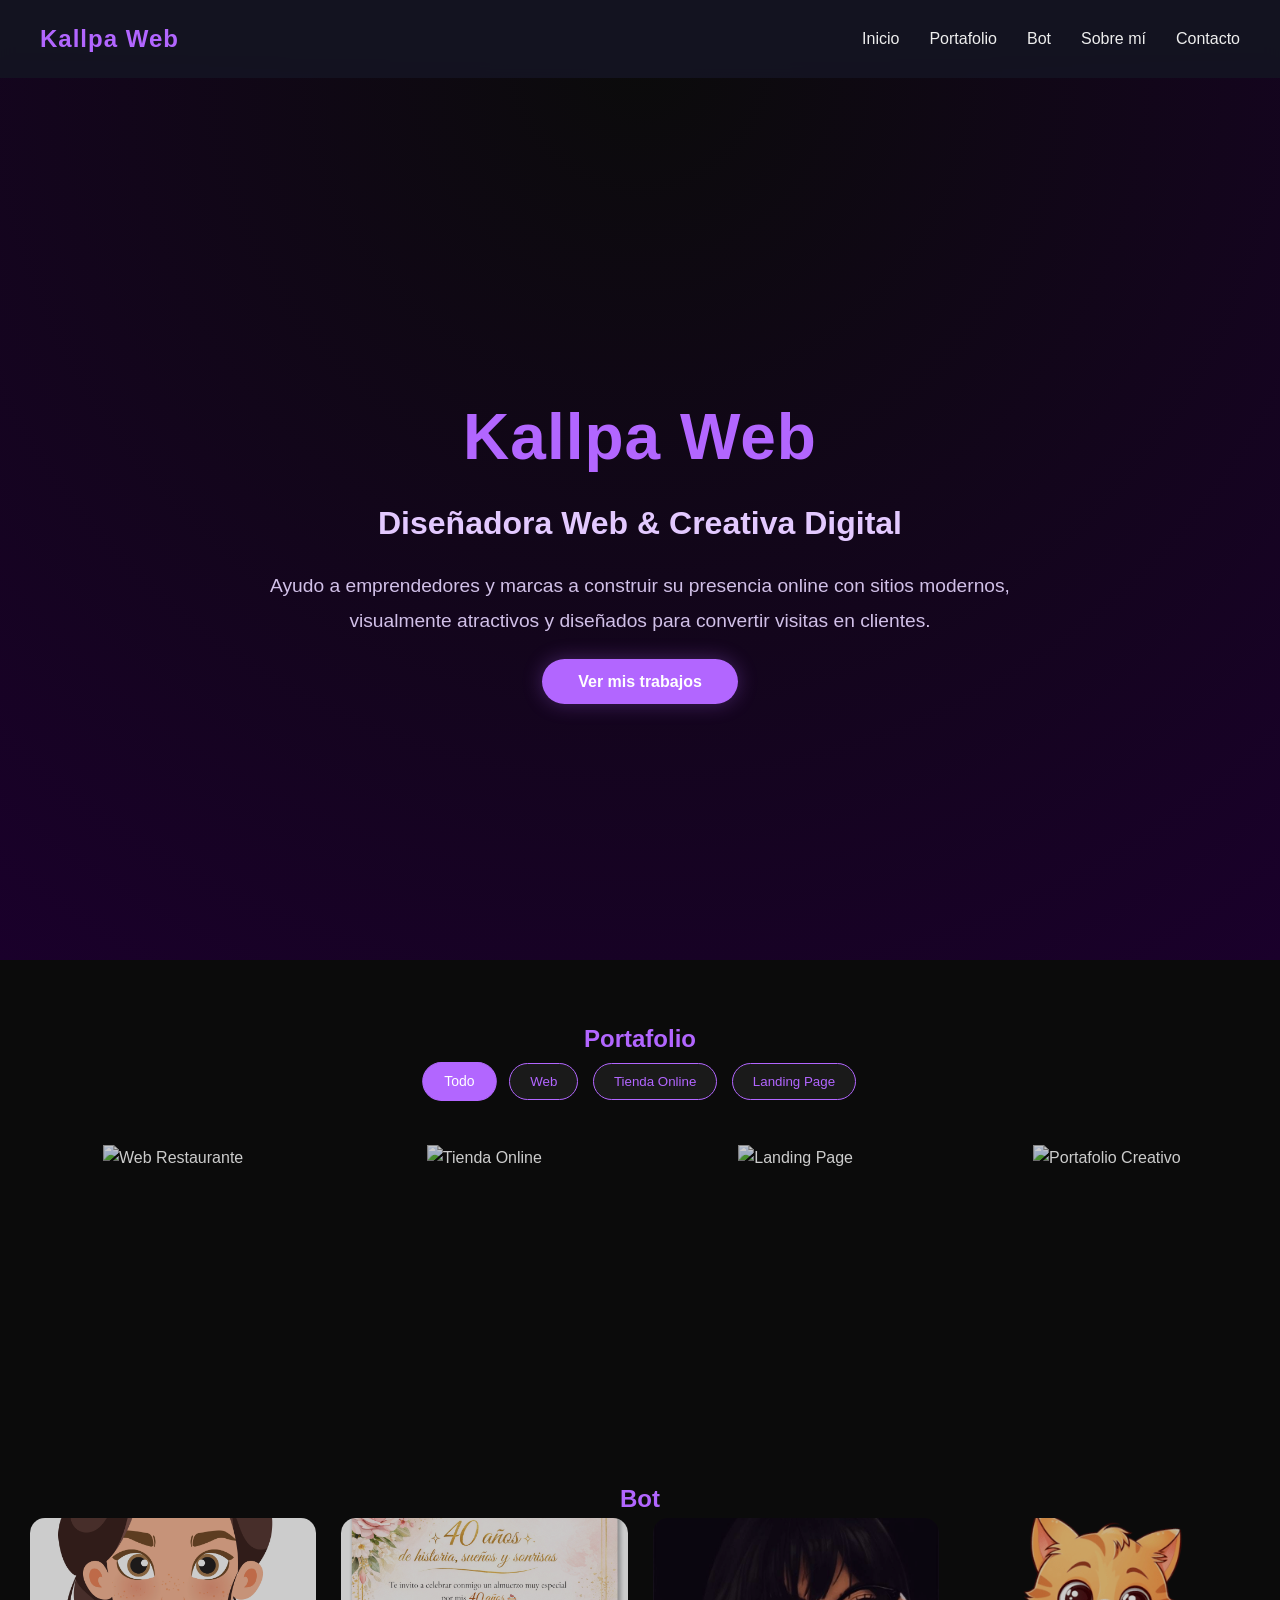
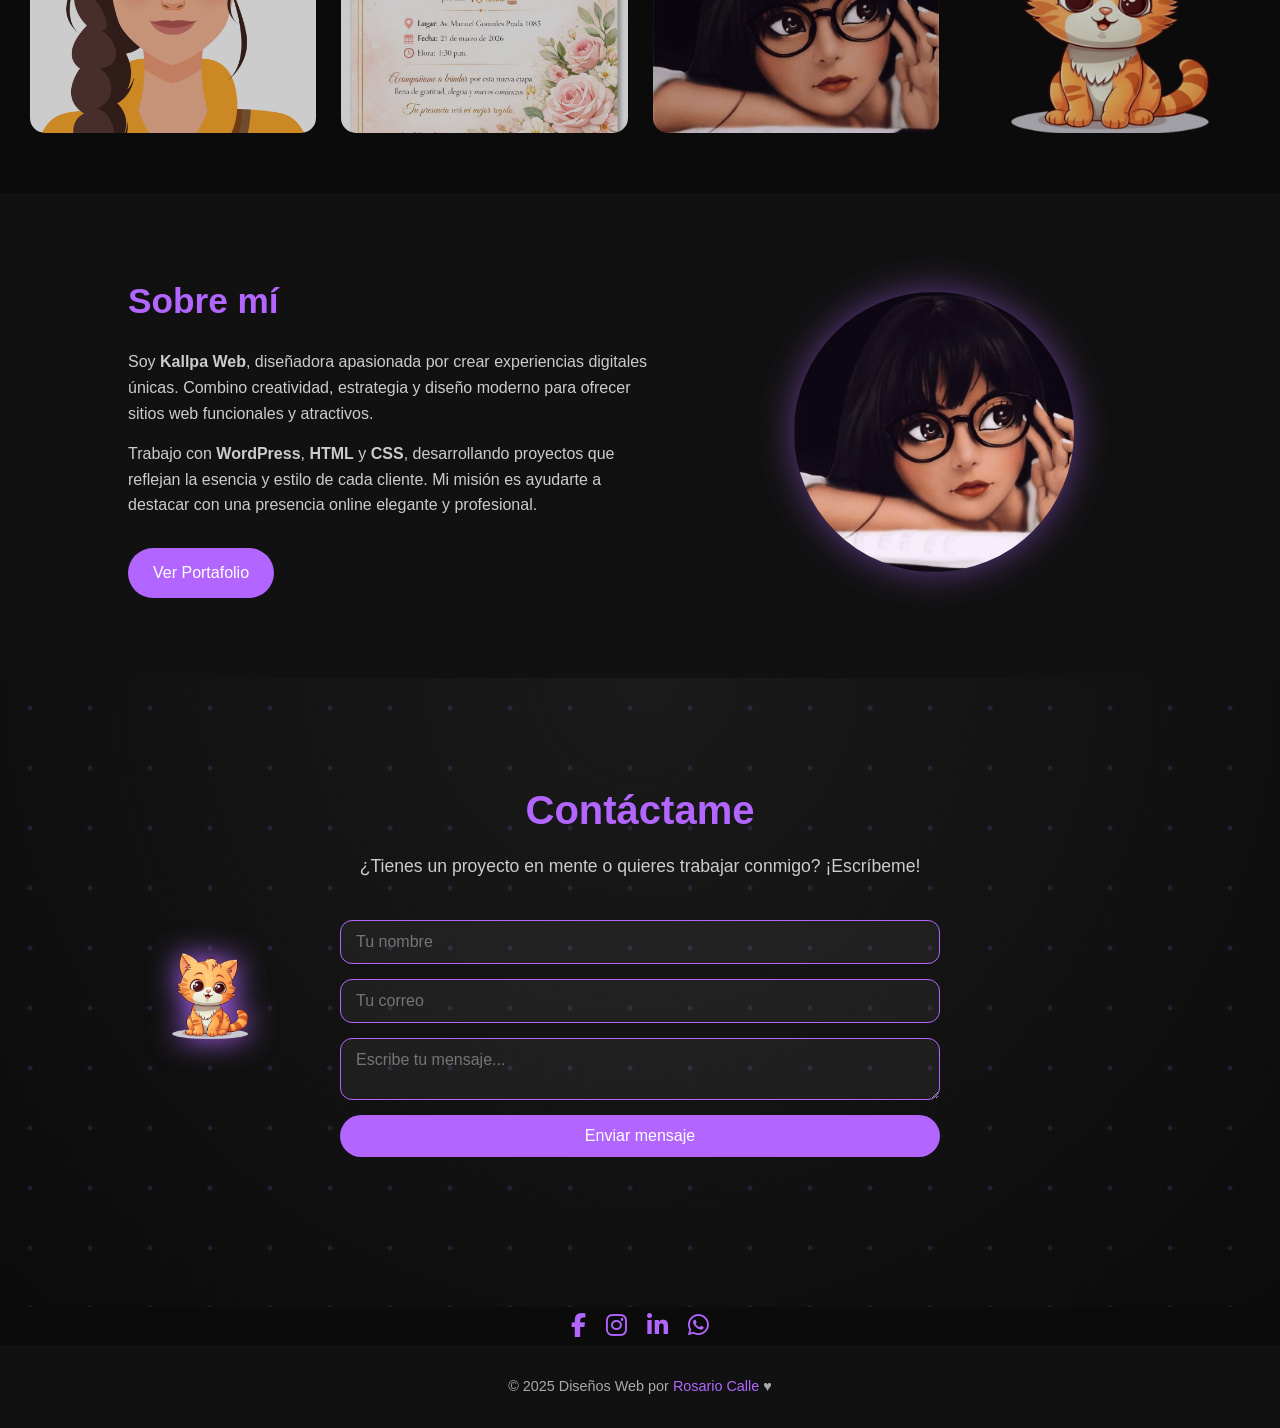
==== index.html @ 6c6b2595 "Add Bot section updates and normalize portfolio card sizing" ====
﻿<!DOCTYPE html>
<html lang="es">
<head>
  <meta charset="UTF-8">
  <meta name="viewport" content="width=device-width, initial-scale=1.0">
  <link rel="stylesheet" href="https://cdnjs.cloudflare.com/ajax/libs/font-awesome/6.5.0/css/all.min.css">
  <link rel="stylesheet" href="styles.css">

  <title>Rosario Calle | Diseñadora Web</title>
  <style>
    /* ======= ESTILOS GENERALES ======= */
    * {
      margin: 0;
      padding: 0;
      box-sizing: border-box;
      font-family: "Poppins", sans-serif;
    }

    body {
      background-color: #0b0b0b;
      color: #fff;
      line-height: 1.6;
    }

    h1, h2, h3 {
      color: #b266ff;
    }

    a {
      color: #b266ff;
      text-decoration: none;
    }

    a:hover {
      text-decoration: underline;
    }
/* ====== CABECERA HERO ====== */
header {
  position: relative;
  min-height: 100vh;
  background: radial-gradient(circle at top, #0b0b0b, #1a002b);
  color: #fff;
  overflow: hidden;
  display: flex;
  justify-content: center;
  align-items: center;
  text-align: center;
  padding: 140px 20px 80px;
}

.hero-content {
  position: relative;
  z-index: 2;
  animation: fadeIn 1.5s ease-in-out;
}

.hero-content h1 {
  font-size: 4rem;
  color: #b266ff;
  margin-bottom: 10px;
  letter-spacing: 1px;
}

.hero-content h2 {
  font-size: 2rem;
  color: #e3c9ff;
  margin-bottom: 20px;
}

.hero-content p {
  max-width: 750px;
  margin: 0 auto 30px;
  font-size: 1.2rem;
  line-height: 1.8;
  color: #d1c0e8;
}

.hero-content .btn {
  background: #b266ff;
  color: #fff;
  padding: 14px 36px;
  border-radius: 35px;
  font-weight: 600;
  transition: 0.3s ease;
  box-shadow: 0 0 20px rgba(178, 102, 255, 0.3);
}

.hero-content .btn:hover {
  background: #e3a8ff;
  color: #25003d;
  transform: scale(1.05);
  box-shadow: 0 0 25px rgba(227, 168, 255, 0.6);
}

/* Fondo de partículas */
#particles-hero {
  position: absolute;
  top: 0;
  left: 0;
  width: 100%;
  height: 100%;
  z-index: 1;
}

/* Animación suave de entrada */
@keyframes fadeIn {
  from {
    opacity: 0;
    transform: translateY(30px);
  }
  to {
    opacity: 1;
    transform: translateY(0);
  }
}



nav {
  position: fixed;
  top: 0;
  width: 100%;
  display: flex;
  justify-content: space-between;
  align-items: center;
  padding: 20px 60px;
  background: rgba(15, 15, 15, 0.3);
  backdrop-filter: blur(8px);
  transition: all 0.3s ease;
  z-index: 1000;
}
/* ======= MENÚ DE NAVEGACIÓN ======= */
.navbar {
  display: flex;
  justify-content: space-between;
  align-items: center;
  padding: 20px 40px;
  background: rgba(20, 20, 35, 0.9);
  position: fixed;
  top: 0;
  left: 0;
  width: 100%;
  z-index: 1000;
  backdrop-filter: blur(10px);
}

.logo {
  font-size: 1.8rem;
  font-weight: bold;
  color: #a259ff;
  letter-spacing: 1px;
}

.nav-links {
  display: flex;
  list-style: none;
  gap: 30px;
}
@media (max-width: 768px) {
  .nav-links.active {
    animation: slideDown 0.4s ease forwards;
  }

  @keyframes slideDown {
    from {
      opacity: 0;
      transform: translateY(-20px);
    }
    to {
      opacity: 1;
      transform: translateY(0);
    }
  }
}


.nav-links li a {
  color: #eee;
  text-decoration: none;
  font-weight: 500;
  transition: color 0.3s ease;
}

.nav-links li a:hover {
  color: #a259ff;
}

.hamburger {
  display: none;
  font-size: 1.6rem;
  color: #eee;
  cursor: pointer;
  background: transparent;
  border: 0;
  line-height: 1;
  position: relative;
  z-index: 1101;
}

/* ======= RESPONSIVE MENU ======= */
@media (max-width: 768px) {
  .nav-links {
    position: fixed;
    top: 70px;
    right: 0;
    width: 100%;
    height: calc(100vh - 70px);
    background: #0b0b0b;
    flex-direction: column;
    justify-content: center;
    align-items: center;
    gap: 40px;
    transform: translateX(100%);
    opacity: 0;
    pointer-events: none;
    transition: transform 0.35s ease, opacity 0.25s ease;
    z-index: 1100;
  }

  .nav-links.active {
    transform: translateX(0);
    opacity: 1;
    pointer-events: auto;
  }

  .hamburger {
    display: block;
  }
}


/* Efecto al hacer scroll */
nav.scrolled {
  background: rgba(15, 15, 15, 0.8);
  box-shadow: 0 2px 10px rgba(178, 102, 255, 0.3);
  padding: 15px 50px;
}

/* ==== ENLACES DEL MENÚ ==== */
nav ul {
  display: flex;
  list-style: none;
  gap: 25px;
}

nav ul li a {
  color: #fff;
  text-decoration: none;
  font-weight: 500;
  font-size: 1rem;
  transition: color 0.3s ease, transform 0.2s ease;
}

/* Efecto hover */
nav ul li a:hover {
  color: #b266ff; /* violeta */
  transform: scale(1.1);
}

/* Enlace activo */
nav ul li a.active {
  color: #b266ff;
  border-bottom: 2px solid #b266ff;
  padding-bottom: 3px;
}



.logo {
  font-size: 1.5rem;
  color: #b266ff;
  font-weight: 600;
}

.menu {
  display: flex;
  list-style: none;
  gap: 25px;
}

.menu li a {
  color: #eee;
  text-decoration: none;
  font-weight: 500;
  transition: color 0.3s;
}

.menu li a:hover {
  color: #b266ff;
}

.header-content {
  position: relative;
  z-index: 2;
  text-align: center;
  top: 50%;
  transform: translateY(-50%);
}

.header-content h1 {
  font-size: 3.2rem;
  color: #b266ff;
  margin-bottom: 15px;
}

.header-content p {
  font-size: 1.2rem;
  color: #ccc;
  margin-bottom: 25px;
}

.header-content .btn {
  background: #b266ff;
  color: #fff;
  padding: 12px 30px;
  border-radius: 30px;
  text-decoration: none;
  font-weight: 500;
  transition: 0.3s;
}

.header-content .btn:hover {
  background: #8a33e8;
  transform: scale(1.05);
}

/* ====== PARTÍCULAS ====== */
#particles-js {
  position: absolute;
  width: 100%;
  height: 100%;
  z-index: 1;
  top: 0;
  left: 0;
}


    /* ======= PORTAFOLIO ======= */
    .portfolio {
      padding: 60px 20px;
      text-align: center;
    }

    .filter-buttons {
      margin-bottom: 40px;
    }

    .filter-btn {
      background: #1a1a1a;
      color: #b266ff;
      border: 1px solid #b266ff;
      border-radius: 25px;
      padding: 10px 20px;
      margin: 5px;
      cursor: pointer;
      transition: 0.3s;
    }

    .filter-btn.active,
    .filter-btn:hover {
      background: #b266ff;
      color: #fff;
      transform: scale(1.05);
    }

    .projects {
      display: grid;
      grid-template-columns: repeat(auto-fit, minmax(280px, 1fr));
      gap: 25px;
      padding: 0 10px;
    }

    .project {
      position: relative;
      overflow: hidden;
      border-radius: 15px;
      cursor: pointer;
      aspect-ratio: 4 / 3;
      transition: transform 0.4s ease, box-shadow 0.4s ease;
    }

    .project img {
      width: 100%;
      height: 100%;
      object-fit: cover;
      transition: transform 0.6s ease;
      filter: brightness(0.8);
    }

    .project:hover img {
      transform: scale(1.1);
      filter: brightness(1);
    }

    .overlay {
      position: absolute;
      top: 0;
      left: 0;
      width: 100%;
      height: 100%;
      background: rgba(178, 102, 255, 0.7);
      display: flex;
      flex-direction: column;
      justify-content: center;
      align-items: center;
      opacity: 0;
      transition: opacity 0.4s ease;
      text-align: center;
      padding: 20px;
    }

    .overlay h4 {
      font-size: 1.3rem;
      margin-bottom: 10px;
    }

    .overlay p {
      font-size: 0.9rem;
      color: #fff;
    }

    .project:hover .overlay {
      opacity: 1;
    }

    footer {
      text-align: center;
      padding: 30px;
      background-color: #111;
      color: #aaa;
      font-size: 0.9rem;
    }

    footer a {
      color: #b266ff;
    }

/* === SECCIÓN SOBRE MÍ === */
.about {
  padding: 80px 10%;
  background: #111;
  display: flex;
  justify-content: center;
  align-items: center;
  flex-direction: column;
  animation: fadeIn 1s ease-in-out;
}

.about-container {
  display: flex;
  flex-wrap: wrap;
  align-items: center;
  justify-content: space-between;
  max-width: 1100px;
  gap: 50px;
}

.about-text {
  flex: 1 1 500px;
}

.about-text h2 {
  color: #b266ff;
  font-size: 2.2rem;
  margin-bottom: 20px;
}

.about-text p {
  color: #ccc;
  margin-bottom: 15px;
  font-size: 1rem;
}

.about-text .btn {
  display: inline-block;
  margin-top: 15px;
  background: #b266ff;
  color: #fff;
  padding: 12px 25px;
  border-radius: 25px;
  text-decoration: none;
  transition: 0.3s;
}

.about-text .btn:hover {
  background: #8f3fff;
  transform: scale(1.05);
}

.about-img {
  flex: 1 1 400px;
  text-align: center;
}

.about-img img {
  width: 100%;
  max-width: 280px;
  border-radius: 50%;
  box-shadow: 0 0 35px rgba(178, 102, 255, 0.5);
  background: radial-gradient(circle at center, #2a2a2a 0%, #0b0b0b 100%);
  animation: float 4s ease-in-out infinite;
}

/* === Avatar flotante === */
.avatar-flotante {
  width: 180px;
  border-radius: 50%;
  animation: flotarSuave 4s ease-in-out infinite;
  box-shadow: 0 0 25px rgba(178, 102, 255, 0.6);
  border: 3px solid #b266ff;
}
/* Brillo violeta animado */
@keyframes glow {
  0%, 100% {
    box-shadow: 0 0 25px rgba(178, 102, 255, 0.4), 0 0 50px rgba(178, 102, 255, 0.1);
  }
  50% {
    box-shadow: 0 0 45px rgba(178, 102, 255, 0.7), 0 0 80px rgba(178, 102, 255, 0.3);
  }
}
/* ===== CONTACTO ELEGANTE ===== */
.contact-section {
  background: radial-gradient(circle at top, #1a1a1a 0%, #0b0b0b 100%);
  padding: 100px 20px;
  text-align: center;
  color: #fff;
  position: relative;
  overflow: hidden;
}

.contact-section h2 {
  font-size: 2.5rem;
  color: #b266ff;
  margin-bottom: 10px;
}

.contact-section p {
  font-size: 1.1rem;
  color: #ccc;
  margin-bottom: 40px;
}

.contact-form {
  max-width: 600px;
  margin: 0 auto 50px;
  display: flex;
  flex-direction: column;
  gap: 15px;
}

.contact-form input,
.contact-form textarea {
  background: rgba(255, 255, 255, 0.05);
  border: 1px solid #b266ff;
  color: #fff;
  padding: 12px 15px;
  border-radius: 12px;
  font-size: 1rem;
  transition: 0.3s;
}

.contact-form input:focus,
.contact-form textarea:focus {
  outline: none;
  border-color: #fff;
  box-shadow: 0 0 12px rgba(178, 102, 255, 0.5);
}

.contact-form button {
  background: #b266ff;
  color: #fff;
  border: none;
  padding: 12px;
  border-radius: 25px;
  font-size: 1rem;
  cursor: pointer;
  transition: 0.3s ease;
}

.contact-form button:hover {
  background: #fff;
  color: #b266ff;
  transform: scale(1.05);
  box-shadow: 0 0 20px rgba(178, 102, 255, 0.5);
}

.social-links {
  display: flex;
  justify-content: center;
  gap: 20px;
}

.social-links a {
  color: #b266ff;
  font-size: 1.5rem;
  transition: transform 0.3s, color 0.3s;
}

.social-links a:hover {
  color: #fff;
  transform: scale(1.3);
}

/* Partículas violetas */
.contact-section::before {
  content: "";
  position: absolute;
  top: 0; left: 0;
  width: 100%; height: 100%;
  background: radial-gradient(circle, rgba(178,102,255,0.15) 2px, transparent 3px);
  background-size: 60px 60px;
  animation: floatParticles 8s linear infinite;
  z-index: 0;
}

@keyframes floatParticles {
  from { background-position: 0 0; }
  to { background-position: 60px 60px; }
}

.contact-section * {
  position: relative;
  z-index: 1;
}
/* === ANIMACIONES DE ENTRADA === */
.animado {
  opacity: 0;
  transform: translateY(40px);
  transition: all 1s ease;
}

.animado.visible {
  opacity: 1;
  transform: translateY(0);
}

  </style>
</head>
<body>
  
<!-- ======= CABECERA ======= -->
<header>
  <nav class="navbar">
    <h1 class="logo">Kallpa Web</h1>
    <ul class="nav-links" id="menu-principal">
      <li><a href="#inicio">Inicio</a></li>
      <li><a href="#portafolio">Portafolio</a></li>
      <li><a href="#bot">Bot</a></li>
      <li><a href="#sobre-mi">Sobre mí</a></li>
      <li><a href="#contacto">Contacto</a></li>
    </ul>
    <button class="hamburger" type="button" aria-label="Abrir menu" aria-controls="menu-principal" aria-expanded="false">
      <i class="fas fa-bars"></i>
    </button>
  </nav>
    <div id="particles-hero"></div>
   <div class="hero-content">
    <h1>Kallpa Web</h1>
    <h2>Diseñadora Web & Creativa Digital</h2>
    <p>Ayudo a emprendedores y marcas a construir su presencia online con sitios modernos, visualmente atractivos y diseñados para convertir visitas en clientes.</p>
    <a href="#portafolio" class="btn">Ver mis trabajos</a>
  </div>
</header>


  <!-- ======= PORTAFOLIO ======= -->
  <section id="portafolio" class="portfolio animado">
    <h2>Portafolio</h2>

    <div class="filter-buttons">
      <button class="filter-btn active" data-category="all">Todo</button>
      <button class="filter-btn" data-category="web">Web</button>
      <button class="filter-btn" data-category="tienda">Tienda Online</button>
      <button class="filter-btn" data-category="landing">Landing Page</button>
    </div>

    <div class="projects" id="project-gallery">
      <div class="project" data-category="web" data-url="https://images.unsplash.com/photo-1556912998-c57cc6b63cd7?w=1600">
        <img src="https://images.unsplash.com/photo-1556912998-c57cc6b63cd7?w=800" alt="Web Restaurante">
        <div class="overlay">
          <h4>Web Restaurante</h4>
          <p>Diseño moderno con menú digital y reservas en línea.</p>
        </div>
      </div>

      <div class="project" data-category="tienda" data-url="https://images.unsplash.com/photo-1522199710521-72d69614c702?w=1600">
        <img src="https://images.unsplash.com/photo-1522199710521-72d69614c702?w=800" alt="Tienda Online">
        <div class="overlay">
          <h4>Tienda Online</h4>
          <p>Catálogo dinámico con pasarela de pagos.</p>
        </div>
      </div>

      <div class="project" data-category="landing" data-url="https://images.unsplash.com/photo-1498050108023-c5249f4df085?w=1600">
        <img src="https://images.unsplash.com/photo-1498050108023-c5249f4df085?w=800" alt="Landing Page">
        <div class="overlay">
          <h4>Landing Page</h4>
          <p>Diseño optimizado para captar clientes potenciales.</p>
        </div>
      </div>

      <div class="project" data-category="web" data-url="./Aula Lex Academia/index.html">
        <img src="https://images.unsplash.com/photo-1593642632823-8f785ba67e45?w=800" alt="Portafolio Creativo">
        <div class="overlay">
          <h4>Portafolio Creativo</h4>
          <p>Muestra profesional de trabajos destacados.</p>
        </div>
      </div>
    </div>
  </section>
  <!-- ======= BOT ======= -->
  <section id="bot" class="portfolio animado">
    <h2>Bot</h2>
    <div class="projects">
      <div class="project" data-category="bot" data-url="./img/avatar.jpg">
        <img src="./img/avatar.jpg" alt="Bot IA principal">
        <div class="overlay">
          <h4>Asistente Inteligente</h4>
          <p>Bot conversacional para atención automática y respuestas rápidas.</p>
        </div>
      </div>

      <div class="project" data-category="bot" data-url="./img/ChatGPT%20Image%2025%20feb%202026,%2006_08_45%20p.m..png">
        <img src="./img/ChatGPT%20Image%2025%20feb%202026,%2006_08_45%20p.m..png" alt="Avatar bot 1">
        <div class="overlay">
          <h4>Avatar de Soporte</h4>
          <p>Identidad visual para chatbot con tono cercano y profesional.</p>
        </div>
      </div>

      <div class="project" data-category="bot" data-url="./img/avatarro.jpg">
        <img src="./img/avatarro.jpg" alt="Avatar bot 2">
        <div class="overlay">
          <h4>Bot de Marca</h4>
          <p>Integración de personalidad de marca en experiencias de chat.</p>
        </div>
      </div>

      <div class="project" data-category="bot" data-url="./img/gatito.png">
        <img src="./img/gatito.png" alt="Mascota bot">
        <div class="overlay">
          <h4>Mascota Interactiva</h4>
          <p>Recurso visual para humanizar flujos conversacionales.</p>
        </div>
      </div>
    </div>
  </section>
<!-- === SECCIÓN SOBRE MÍ === -->
<section id="sobre-mi" class="about animado">
  <div class="about-container">
    <div class="about-text">
      <h2>Sobre mí</h2>
      <p>
        Soy <strong>Kallpa Web</strong>, diseñadora apasionada por crear experiencias digitales únicas.
        Combino creatividad, estrategia y diseño moderno para ofrecer sitios web funcionales y atractivos.
      </p>
      <p>
        Trabajo con <strong>WordPress</strong>, <strong>HTML</strong> y <strong>CSS</strong>, desarrollando proyectos que reflejan la esencia y estilo de cada cliente.
        Mi misión es ayudarte a destacar con una presencia online elegante y profesional.
      </p>
      <a href="#portafolio" class="btn">Ver Portafolio</a>
    </div>
        <div class="about-img">
    <img src="./img/avatarro.jpg" alt="Avatar profesional Rosario" />

    </div>
  </div>

</section>



  <!-- CONTACTO -->
<section id="contacto" class="contact-section animado">
  <div id="particles-contact"></div>
  <h2>Contáctame</h2>
    <div class="gatito-contacto">
    <img src="./img/gatito.png" alt="Gatito elegante" />
  </div>

  <p>¿Tienes un proyecto en mente o quieres trabajar conmigo? ¡Escríbeme!</p>

  <form class="contact-form" action="https://formspree.io/f/mvgvoknz" method="POST">
    <input type="text" name="name" placeholder="Tu nombre" required>
    <input type="email" name="email" placeholder="Tu correo" required>
    <textarea name="message" placeholder="Escribe tu mensaje..." required></textarea>
    <button type="submit">Enviar mensaje</button>
  </form>
 
</section>




  <div class="social-links">
    <a href="#"><i class="fab fa-facebook-f"></i></a>
    <a href="#"><i class="fab fa-instagram"></i></a>
    <a href="#"><i class="fab fa-linkedin-in"></i></a>
    <a id="whatsapp-footer" href="https://wa.me/989254788" target="_blank" rel="noopener"><i class="fab fa-whatsapp"></i></a>
  </div>

  
</section>


  <footer>
    © 2025 Diseños Web por <a href="#">Rosario Calle</a> ♥
  </footer>


  <script type="text/plain">
    // === FILTRO DE CATEGORÍAS ===
    const filterButtons = document.querySelectorAll(".filter-btn");
    const projects = document.querySelectorAll(".project");

    filterButtons.forEach(button => {
      button.addEventListener("click", () => {
        filterButtons.forEach(btn => btn.classList.remove("active"));
        button.classList.add("active");

        const category = button.dataset.category;
        projects.forEach(project => {
          project.style.display =
            category === "all" || project.dataset.category === category
              ? "block"
              : "none";
        });
      });
    });
  </script>
<!-- Partículas hero -->
<script src="https://cdn.jsdelivr.net/npm/particles.js@2.0.0/particles.min.js"></script>
<script src="scripts.js"></script>
<script type="text/plain">
particlesJS("particles-hero", {
  "particles": {
    "number": { "value": 80 },
    "color": { "value": "#b266ff" },
    "shape": { "type": "circle" },
    "opacity": { "value": 0.4 },
    "size": { "value": 3 },
    "move": { "enable": true, "speed": 1.5 }
  },
  "interactivity": {
    "events": { "onhover": { "enable": true, "mode": "repulse" } },
    "modes": { "repulse": { "distance": 100 } }
  },
  "retina_detect": true
});
</script>

<!-- Partículas contacto -->
<script type="text/plain">
particlesJS("particles-contact", {
  particles: {
    number: { value: 60 },
    color: { value: "#b266ff" },
    shape: { type: "circle" },
    opacity: { value: 0.3 },
    size: { value: 2.5 },
    move: { enable: true, speed: 1.2 }
  },
  interactivity: {
    events: { onhover: { enable: true, mode: "repulse" } },
    modes: { repulse: { distance: 120 } }
  },
  retina_detect: true
});
</script>

<script type="text/plain">
window.addEventListener("scroll", function() {
  const nav = document.querySelector("nav");
  if (window.scrollY > 50) {
    nav.classList.add("scrolled");
  } else {
    nav.classList.remove("scrolled");
  }
});
</script>
<!-- Formspree - envío por correo -->
<script type="text/plain">
  const form = document.querySelector('.contact-form');
  form.addEventListener('submit', async (e) => {
    e.preventDefault();
    const action = form.getAttribute('action');
    if (!action || /REEMPLAZAR/.test(action)) {
      alert('Configura tu endpoint de Formspree en el atributo action del formulario.');
      return;
    }
    try {
      const resp = await fetch(action, {
        method: 'POST',
        body: new FormData(form),
        headers: { 'Accept': 'application/json' }
      });
      if (resp.ok) {
        alert('¡Mensaje enviado! Te responderé pronto.');
        form.reset();
      } else {
        const data = await resp.json().catch(() => null);
        const detail = data && data.errors ? data.errors.map(e => e.message).join(', ') : resp.statusText;
        alert('Hubo un error al enviar. ' + (detail ? ('Detalle: ' + detail) : ''));
      }
    } catch (err) {
      console.error('Formspree error:', err);
      alert('Hubo un error de red al enviar. Intenta nuevamente.');
    }
  });
</script>
<script type="text/plain">
const elementos = document.querySelectorAll('.animado');

const mostrarElemento = () => {
  const triggerBottom = window.innerHeight * 0.85;
  elementos.forEach(el => {
    const rect = el.getBoundingClientRect();
    if (rect.top < triggerBottom) {
      el.classList.add('visible');
    }
  });
};

window.addEventListener('scroll', mostrarElemento);
window.addEventListener('load', mostrarElemento);
</script>
<style>
/* Gatito flotante debajo del texto del formulario */
.gatito-contacto {
  position: absolute;
  left: 12%;
  top: 42%;
  animation: flotarSuave 4s ease-in-out infinite;
  z-index: 5;
}

.gatito-contacto img {
  width: 110px;
  height: auto;
  border-radius: 20px;
  filter: drop-shadow(0 0 15px #b266ff);
  transition: transform 0.3s ease, filter 0.3s ease;
}

.gatito-contacto img:hover {
  transform: scale(1.1) rotate(5deg);
  filter: drop-shadow(0 0 25px #fff);
}

/* Animación flotante */
@keyframes flotarSuave {
  0%, 100% { transform: translateY(0); }
  50% { transform: translateY(-10px); }
}

/* En móviles lo ocultamos */
@media (max-width: 768px) {
  .gatito-contacto {
    display: none;
  }
}
/* === RESPONSIVE DESIGN === */
@media (max-width: 1024px) {
  header h1 {
    font-size: 2.2rem;
  }

  header p {
    width: 90%;
    font-size: 1rem;
  }

  .projects {
    grid-template-columns: repeat(2, 1fr);
    gap: 15px;
  }

  .avatar {
    width: 180px;
  }
}

@media (max-width: 768px) {
  body {
    padding: 0 15px;
  }

  header {
    text-align: center;
    padding: 80px 10px;
  }

  header h1 {
    font-size: 1.8rem;
  }

  header p {
    font-size: 0.95rem;
  }

  .projects {
    grid-template-columns: 1fr;
    gap: 20px;
  }

  .contact-form {
    width: 100%;
  }

  .contact-section {
    text-align: center;
  }

  .contact-section img.gatito {
    width: 120px;
    right: auto;
    left: 50%;
    transform: translateX(-50%);
    bottom: -40px;
  }

  .avatar {
    width: 150px;
    left: 50%;
    transform: translateX(-50%);
  }
}

@media (max-width: 480px) {
  header h1 {
    font-size: 1.5rem;
  }

  header p {
    font-size: 0.9rem;
  }

  .btn {
    font-size: 0.9rem;
    padding: 10px 16px;
  }

  footer p {
    font-size: 0.8rem;
  }
}
/* Asegura que el cuerpo no quede debajo del menú fijo */
body {
  padding-top: 60px;
}


 </style>

<!-- CSS extra: Partículas contacto -->
<style>
#particles-contact {
  position: absolute;
  top: 0;
  left: 0;
  width: 100%;
  height: 100%;
  z-index: 0;
  pointer-events: none;
}
</style>


</body>

</html>
---- styles.css ----
/* Estilos movidos desde index.html (bloques inferiores) */

/* Gatito flotante debajo del texto del formulario */
.gatito-contacto {
  position: absolute;
  left: 12%;
  top: 42%;
  animation: flotarSuave 4s ease-in-out infinite;
  z-index: 5;
}

.gatito-contacto img {
  width: 110px;
  height: auto;
  border-radius: 20px;
  filter: drop-shadow(0 0 15px #b266ff);
  transition: transform 0.3s ease, filter 0.3s ease;
}

.gatito-contacto img:hover {
  transform: scale(1.1) rotate(5deg);
  filter: drop-shadow(0 0 25px #fff);
}

/* Animación flotante */
@keyframes flotarSuave {
  0%, 100% { transform: translateY(0); }
  50% { transform: translateY(-10px); }
}

/* Responsive */
@media (max-width: 768px) {
  .gatito-contacto {
    display: none;
  }
}

/* === RESPONSIVE DESIGN === */
@media (max-width: 1024px) {
  header h1 {
    font-size: 2.2rem;
  }

  header p {
    width: 90%;
    font-size: 1rem;
  }

  .projects {
    grid-template-columns: repeat(2, 1fr);
    gap: 15px;
  }

  .avatar {
    width: 180px;
  }
}

@media (max-width: 768px) {
  body {
    padding: 0 15px;
  }

  header {
    text-align: center;
    padding: 80px 10px;
  }

  header h1 {
    font-size: 1.8rem;
  }

  header p {
    font-size: 0.95rem;
  }

  .projects {
    grid-template-columns: 1fr;
    gap: 20px;
  }

  .contact-form {
    width: 100%;
  }

  .contact-section {
    text-align: center;
  }

  .contact-section img.gatito {
    width: 120px;
    right: auto;
    left: 50%;
    transform: translateX(-50%);
    bottom: -40px;
  }

  .avatar {
    width: 150px;
    left: 50%;
    transform: translateX(-50%);
  }
}

@media (max-width: 480px) {
  header h1 {
    font-size: 1.5rem;
  }

  header p {
    font-size: 0.9rem;
  }

  .btn {
    font-size: 0.9rem;
    padding: 10px 16px;
  }

  footer p {
    font-size: 0.8rem;
  }
}

/* Asegura que el cuerpo no quede debajo del menú fijo */
body {
  padding-top: 60px;
}

/* Partículas contacto */
#particles-contact {
  position: absolute;
  top: 0;
  left: 0;
  width: 100%;
  height: 100%;
  z-index: 0;
  pointer-events: none;
}
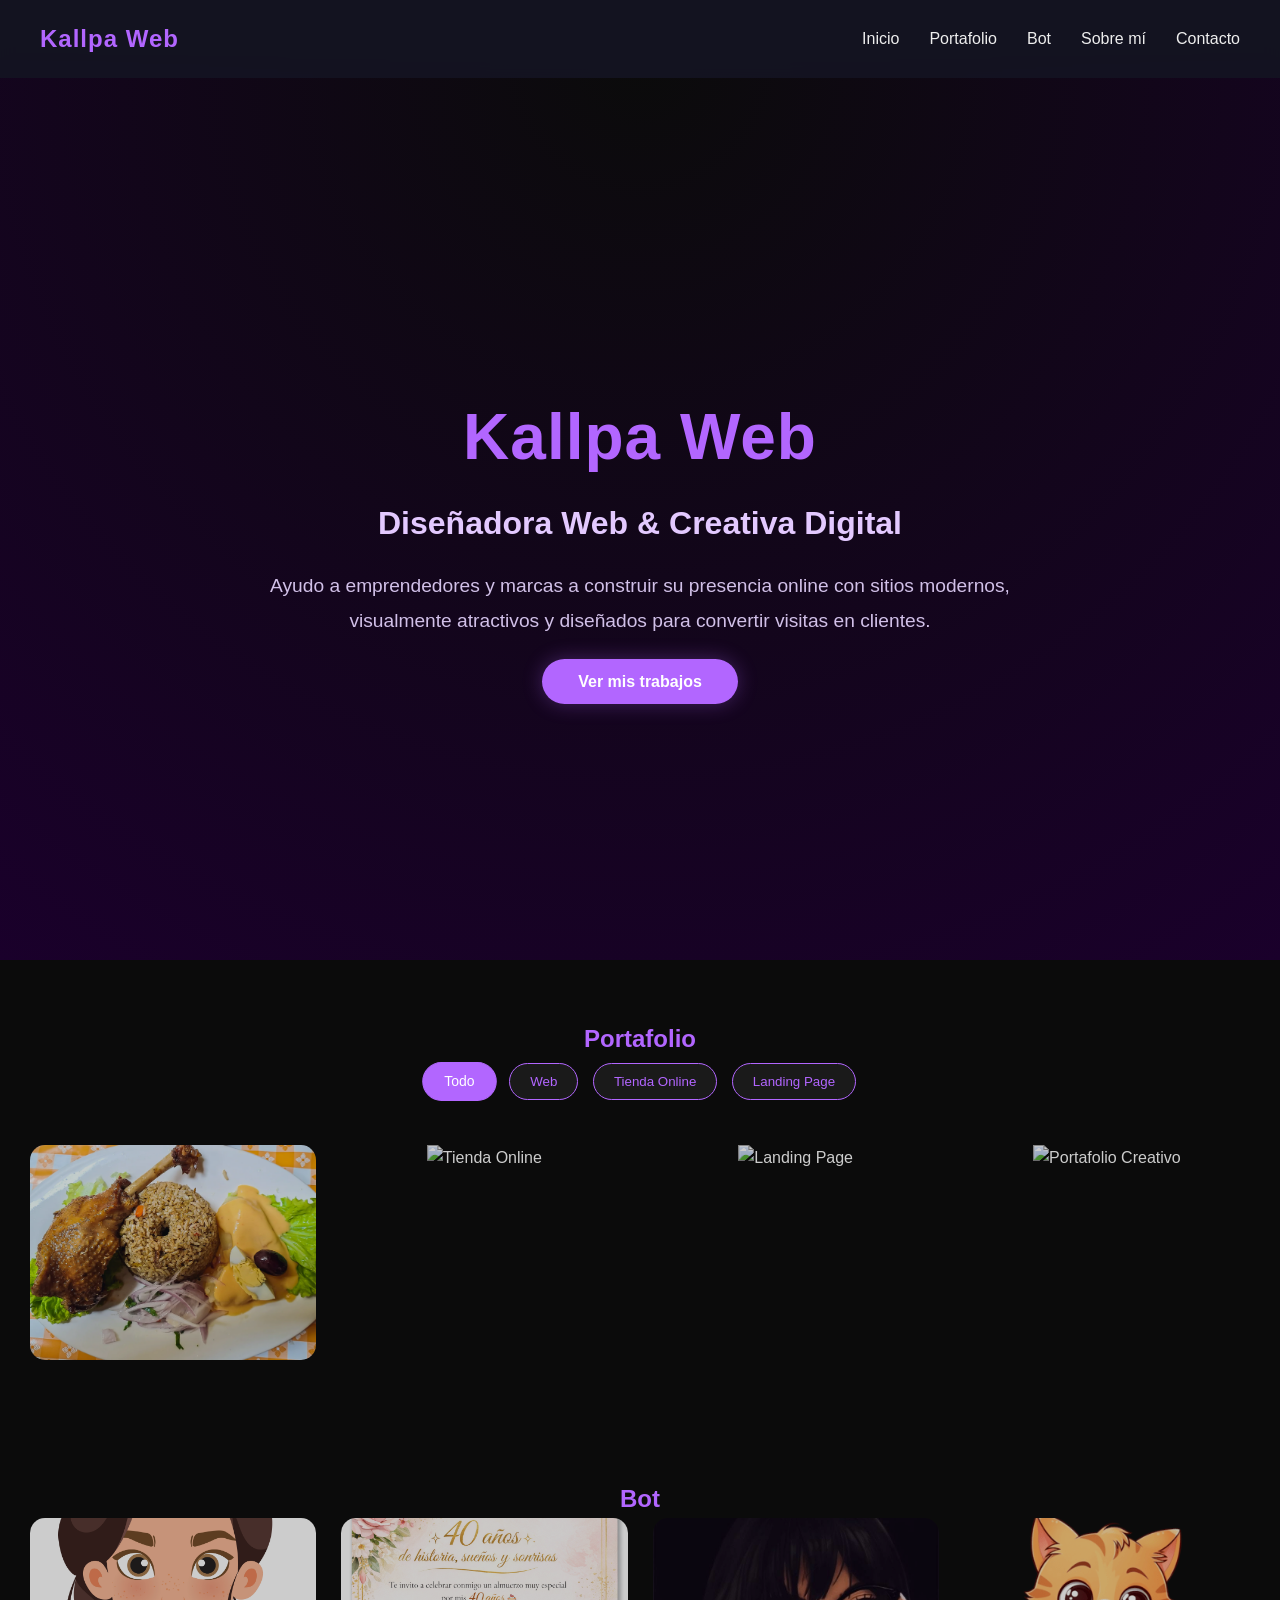
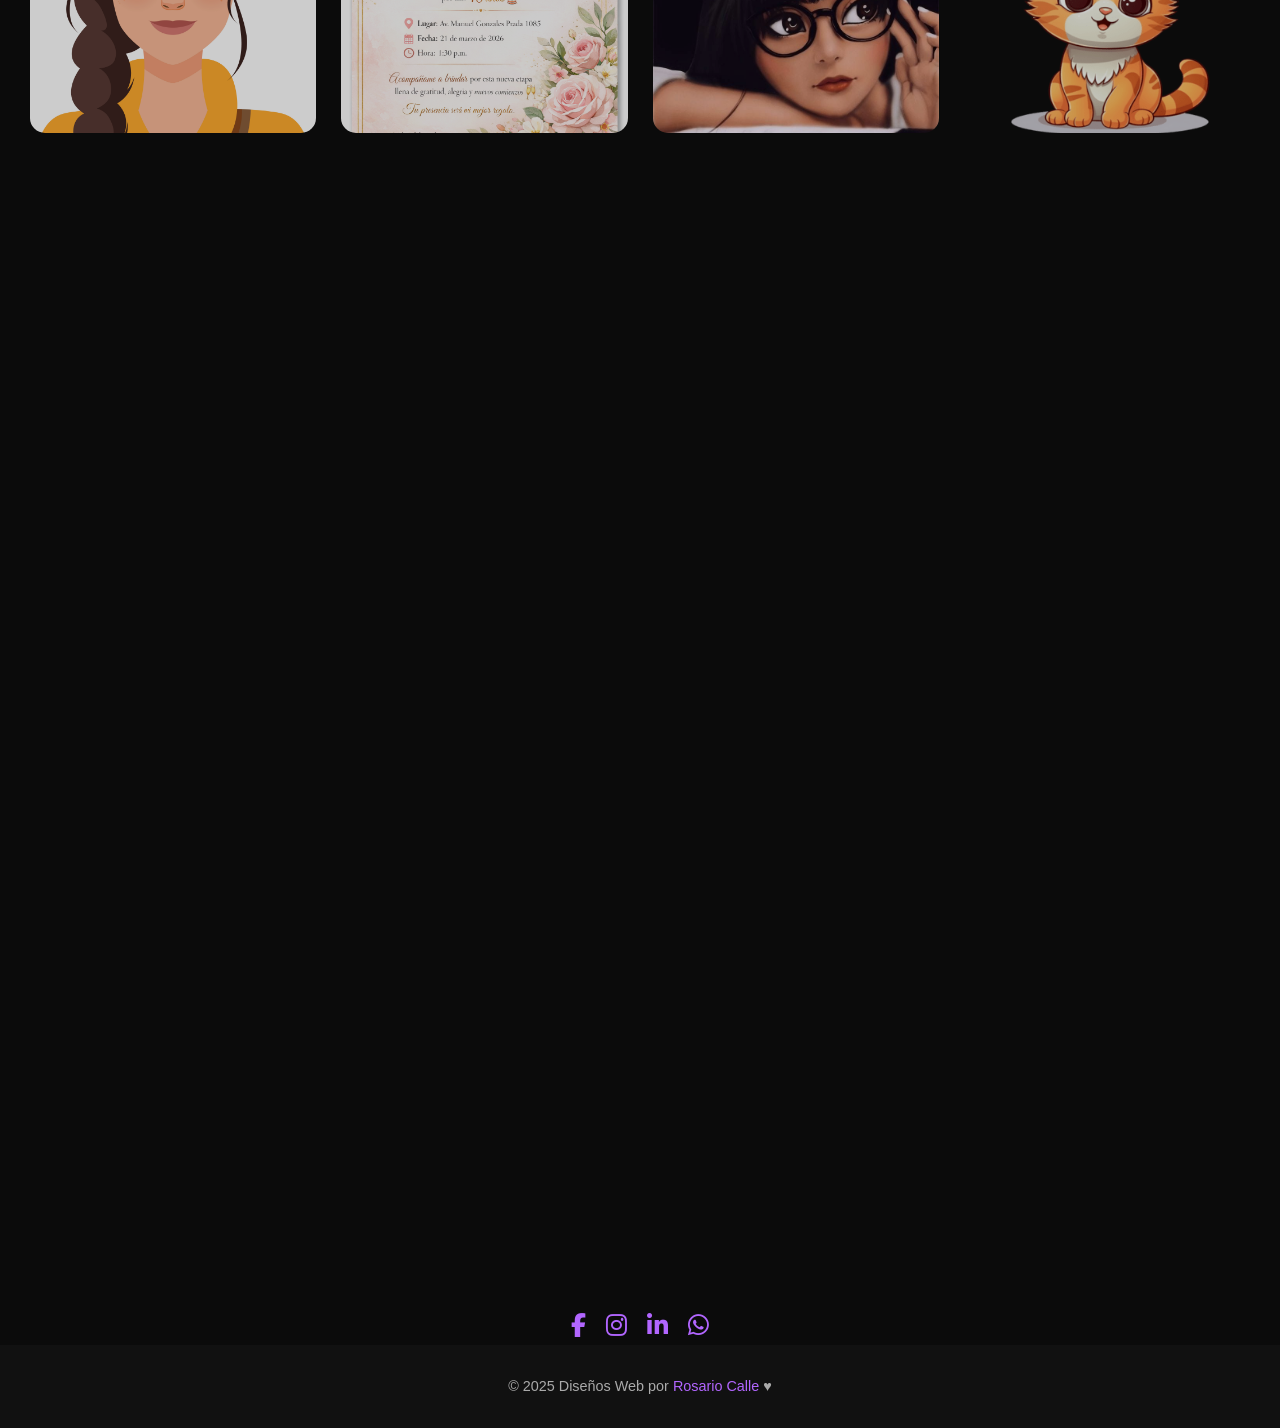
==== commit a40b21c1: "Actualizar proyecto Web Restaurante con nuevo diseño" ====
--- a/index.html
+++ b/index.html
@@ -675,11 +675,11 @@
     </div>
 
     <div class="projects" id="project-gallery">
-      <div class="project" data-category="web" data-url="https://images.unsplash.com/photo-1556912998-c57cc6b63cd7?w=1600">
-        <img src="https://images.unsplash.com/photo-1556912998-c57cc6b63cd7?w=800" alt="Web Restaurante">
+      <div class="project" data-category="web" data-url="./Restaurant/index.html">
+        <img src="./Restaurant/img/Arroz%20con%20pato.webp" alt="Web Restaurante Sabores de la Costa">
         <div class="overlay">
-          <h4>Web Restaurante</h4>
-          <p>Diseño moderno con menú digital y reservas en línea.</p>
+          <h4>Sabores de la Costa</h4>
+          <p>Landing de restaurante con menú visual, reservas y diseño premium.</p>
         </div>
       </div>
 
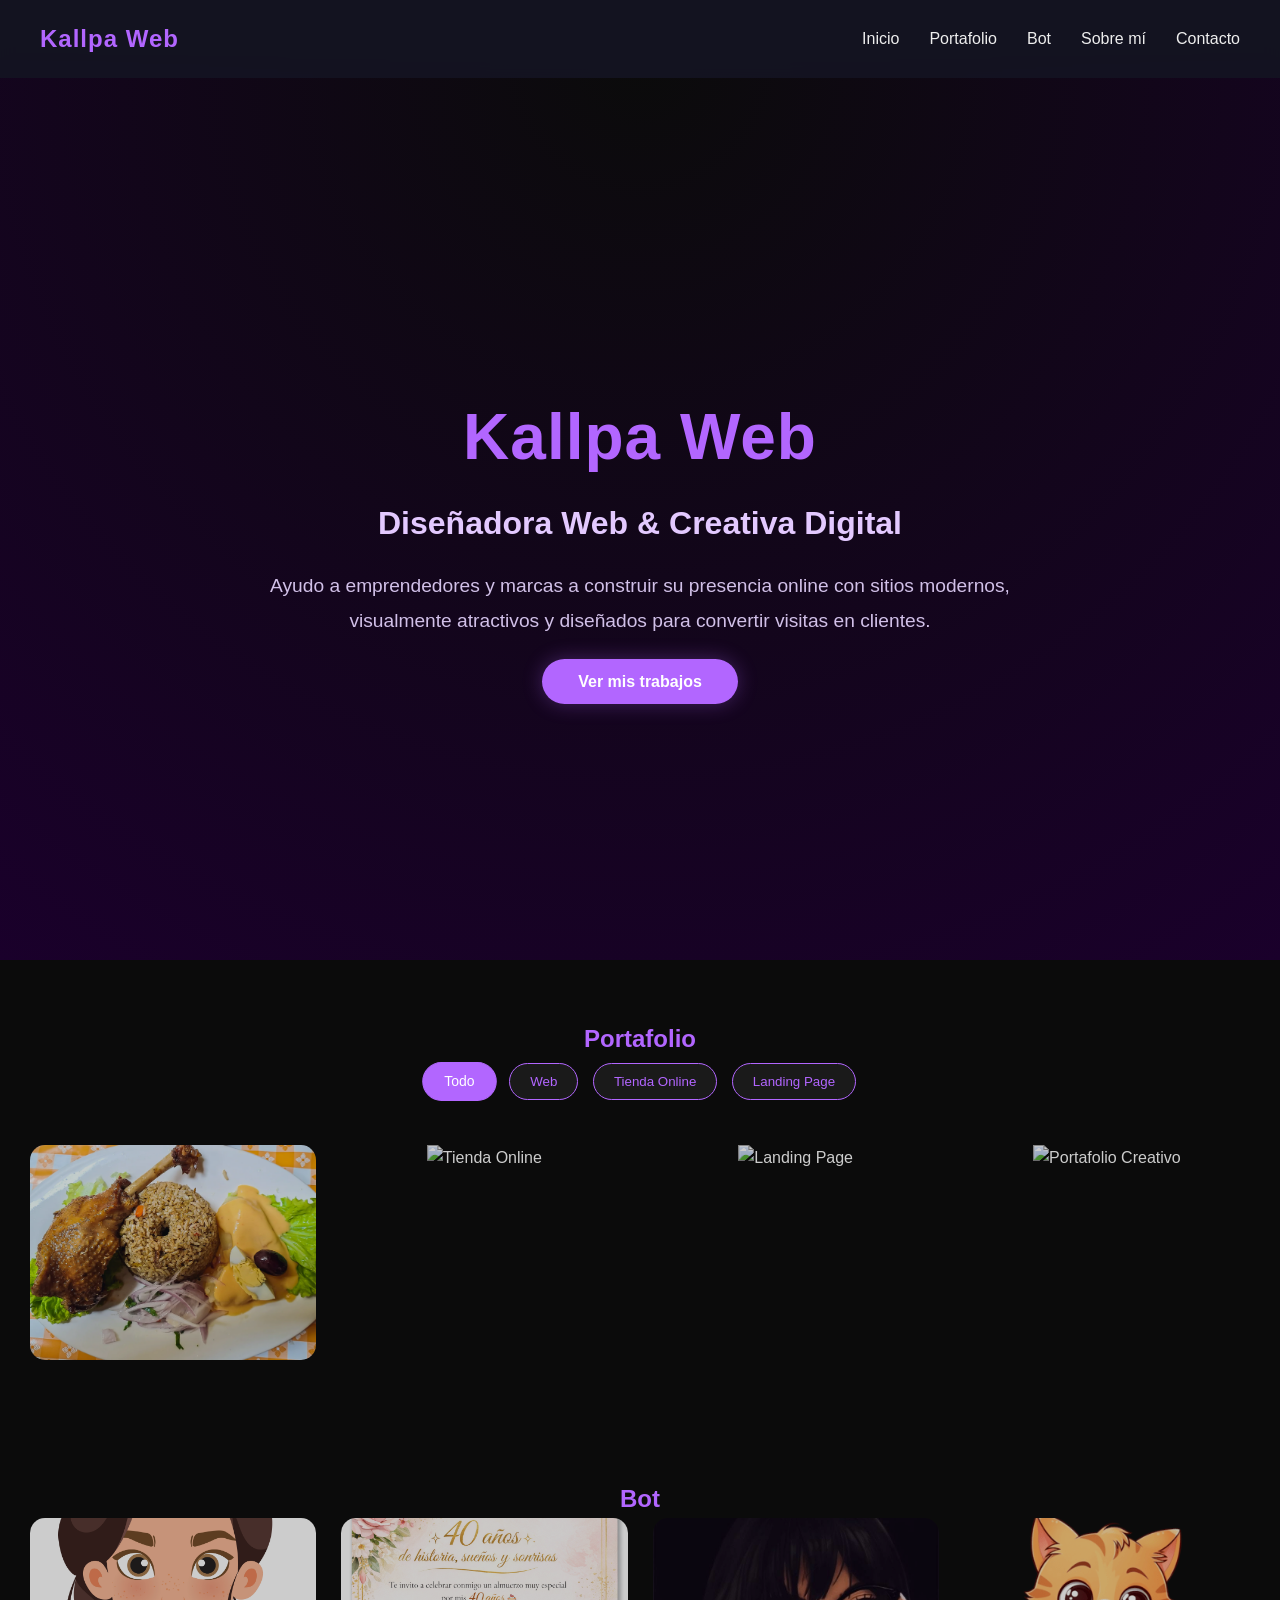
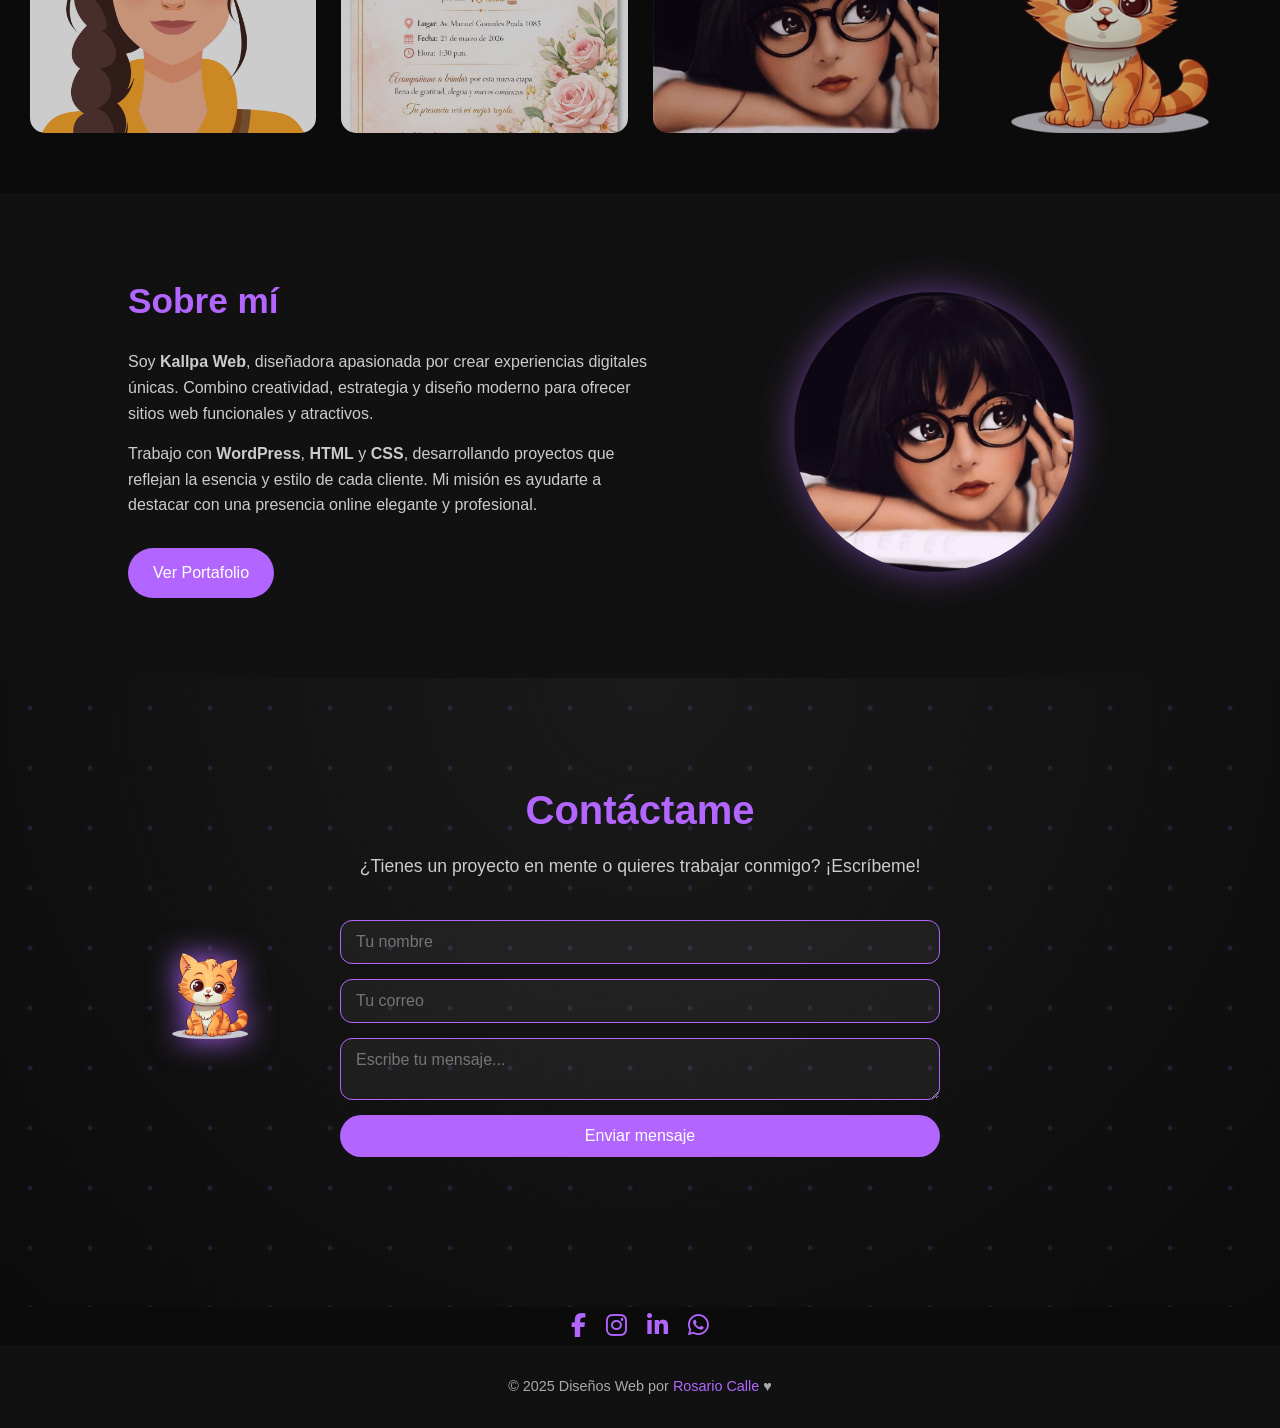
==== commit 0f013486: "Actualizar tarjeta Tienda Online para abrir NovaStore" ====
--- a/index.html
+++ b/index.html
@@ -676,18 +676,18 @@
 
     <div class="projects" id="project-gallery">
       <div class="project" data-category="web" data-url="./Restaurant/index.html">
-        <img src="./Restaurant/img/Arroz%20con%20pato.webp" alt="Web Restaurante Sabores de la Costa">
+        <img src="./Restaurant/img/Arroz%20con%20pato.webp" alt="Web Restaurante">
         <div class="overlay">
-          <h4>Sabores de la Costa</h4>
-          <p>Landing de restaurante con menú visual, reservas y diseño premium.</p>
+          <h4>Web Restaurante</h4>
+          <p>Diseño moderno con menú digital y reservas en línea.</p>
         </div>
       </div>
 
-      <div class="project" data-category="tienda" data-url="https://images.unsplash.com/photo-1522199710521-72d69614c702?w=1600">
+      <div class="project" data-category="tienda" data-url="./Tienda%20online/index.html">
         <img src="https://images.unsplash.com/photo-1522199710521-72d69614c702?w=800" alt="Tienda Online">
         <div class="overlay">
-          <h4>Tienda Online</h4>
-          <p>Catálogo dinámico con pasarela de pagos.</p>
+          <h4>NovaStore</h4>
+          <p>Tienda online con catálogo, carrito y contacto.</p>
         </div>
       </div>
 
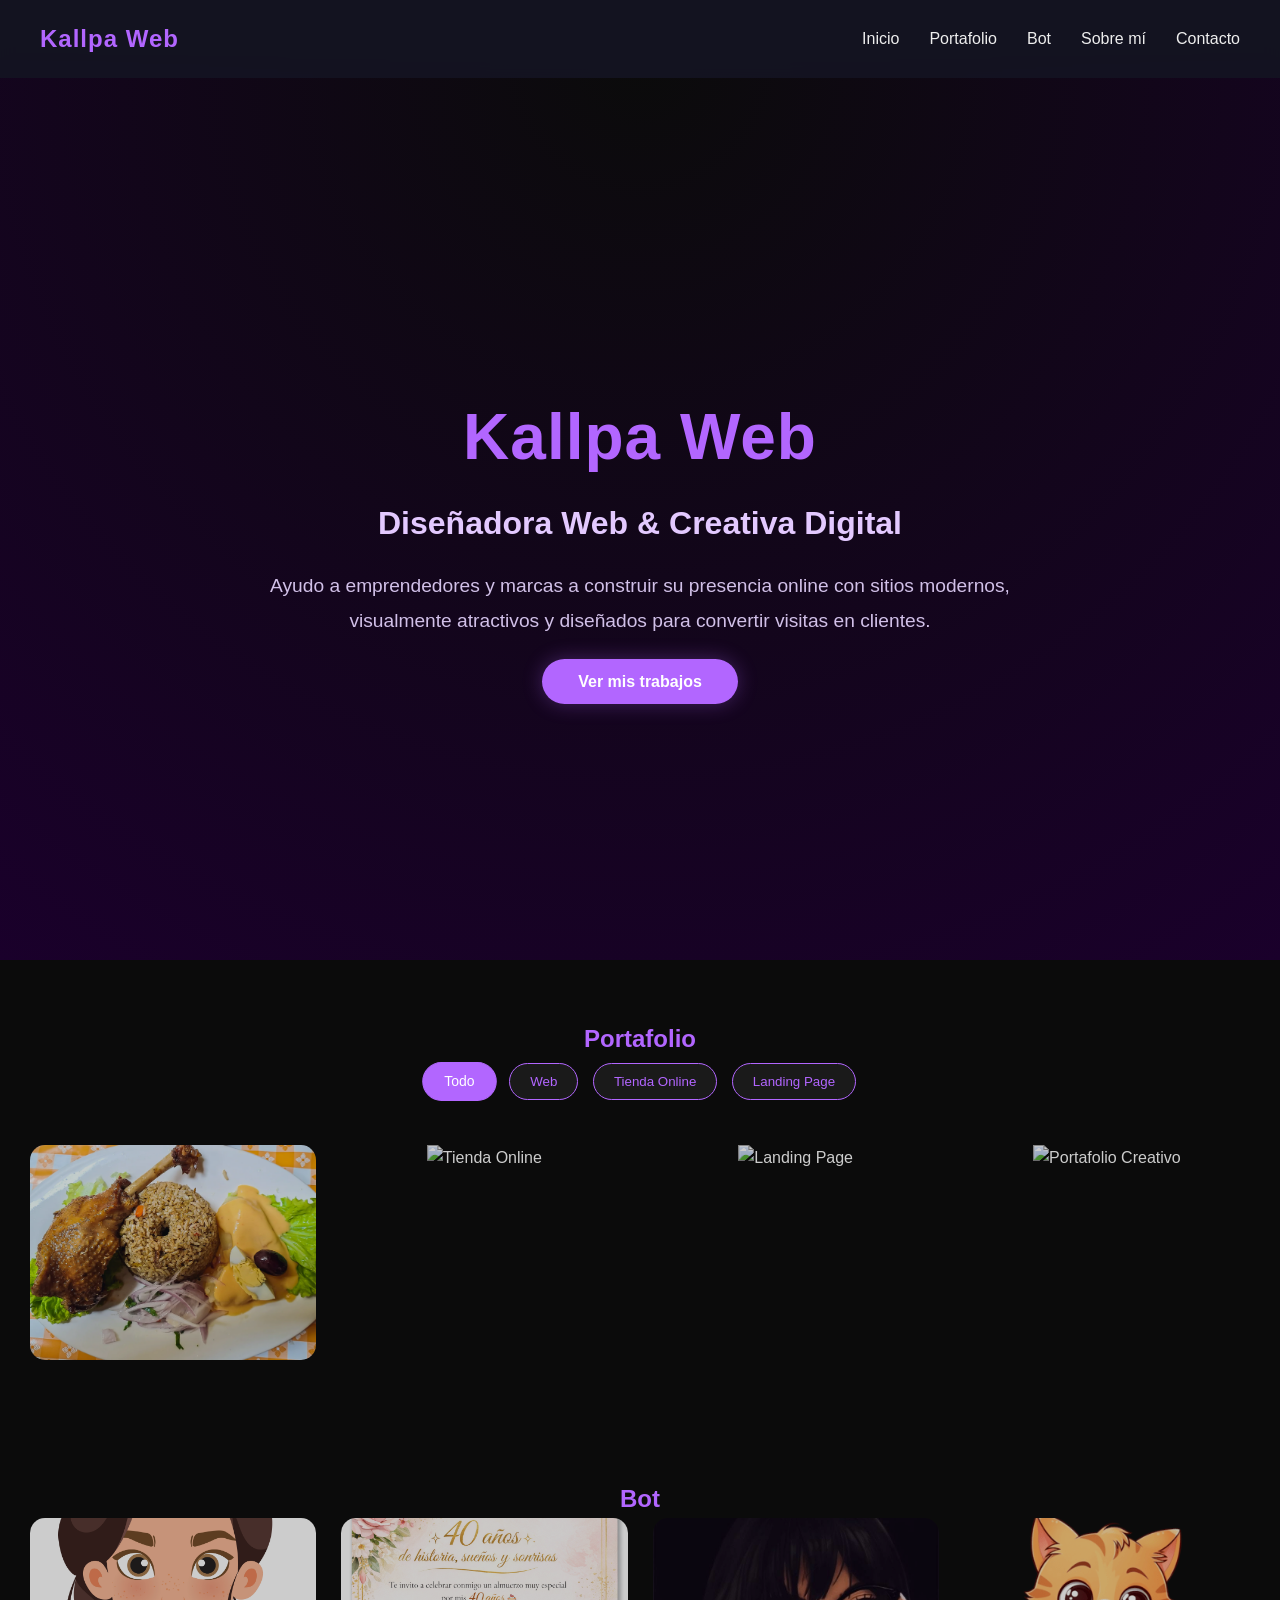
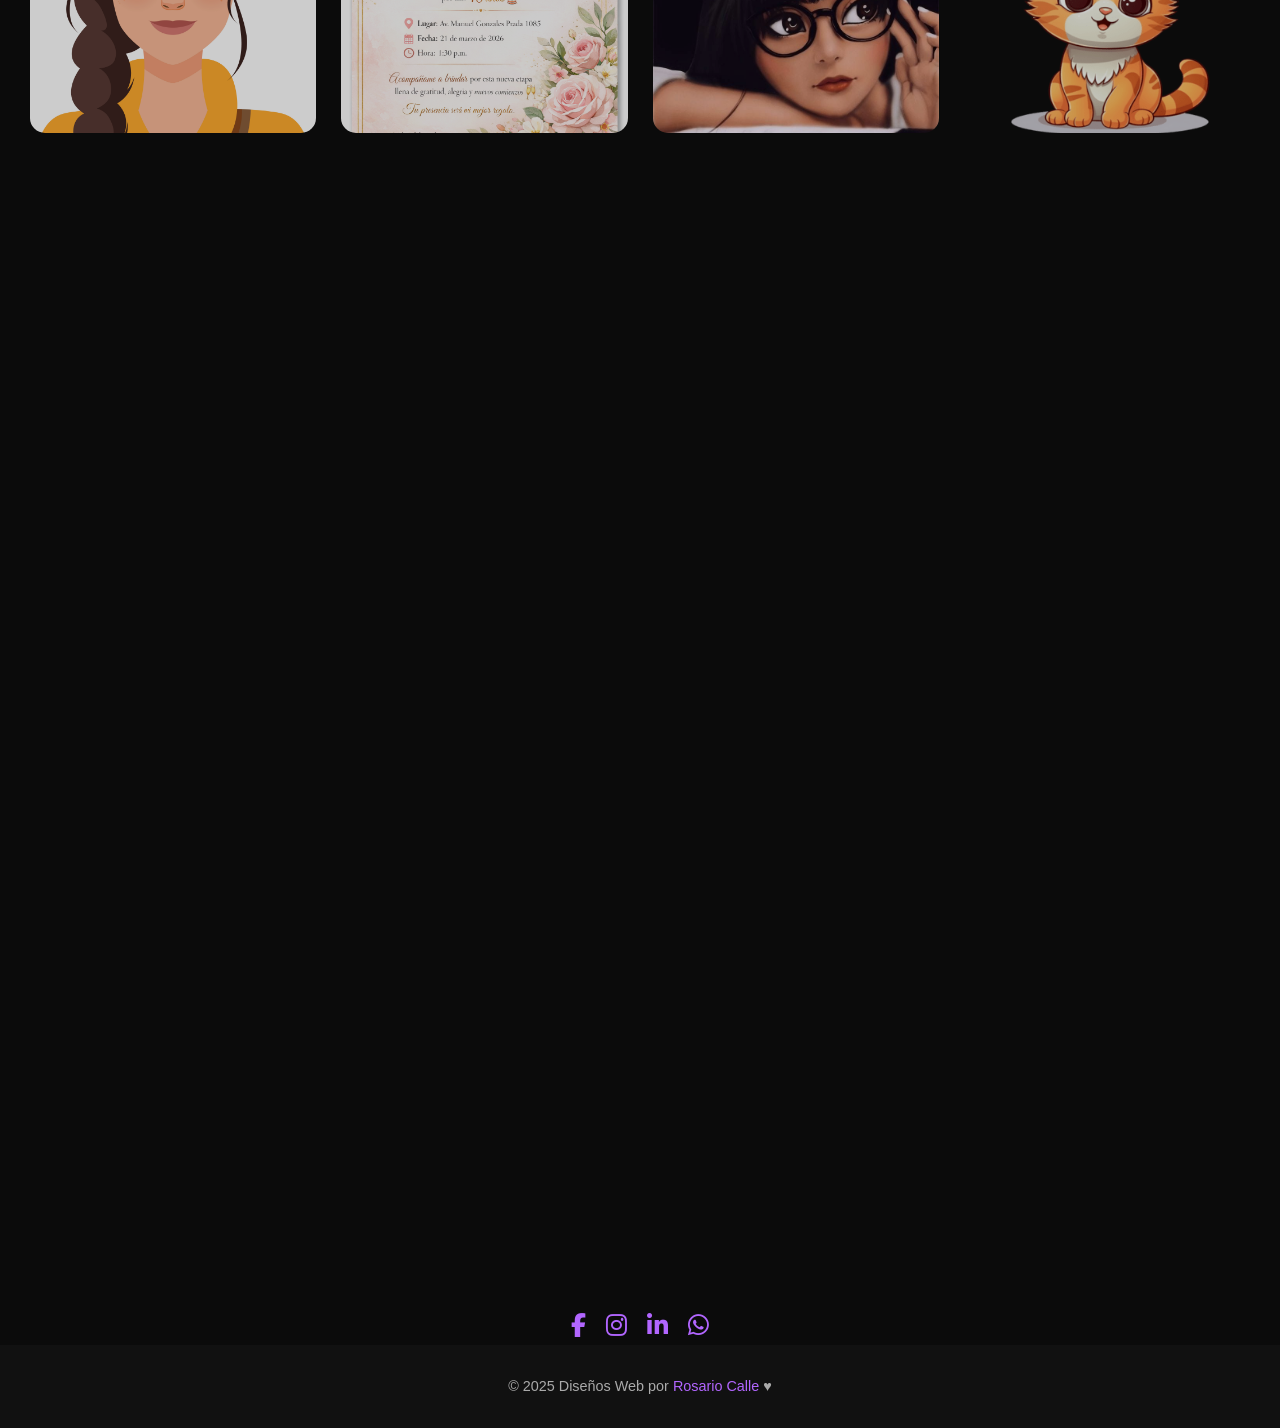
==== commit c0b16200: "Mantener texto Tienda Online y derivar a NovaStore" ====
--- a/index.html
+++ b/index.html
@@ -686,8 +686,8 @@
       <div class="project" data-category="tienda" data-url="./Tienda%20online/index.html">
         <img src="https://images.unsplash.com/photo-1522199710521-72d69614c702?w=800" alt="Tienda Online">
         <div class="overlay">
-          <h4>NovaStore</h4>
-          <p>Tienda online con catálogo, carrito y contacto.</p>
+          <h4>Tienda Online</h4>
+          <p>Catálogo dinámico con pasarela de pagos.</p>
         </div>
       </div>
 
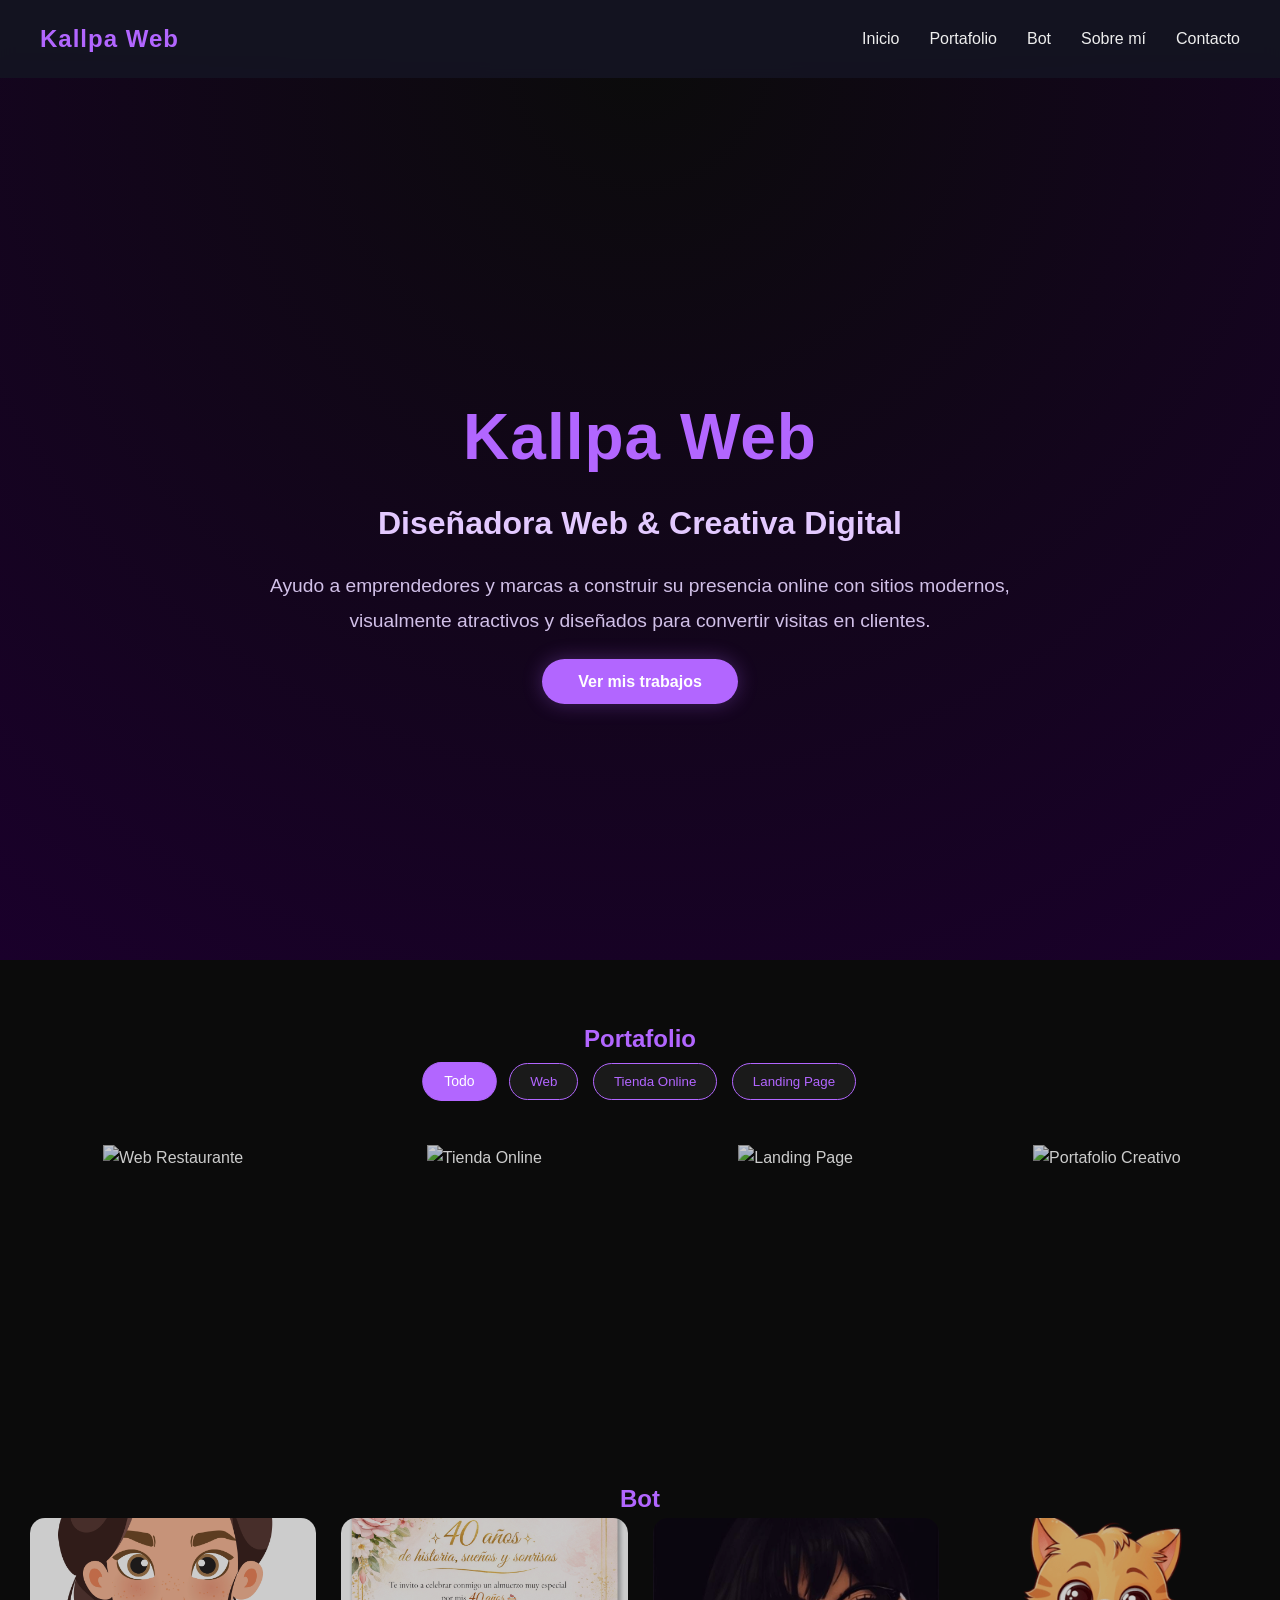
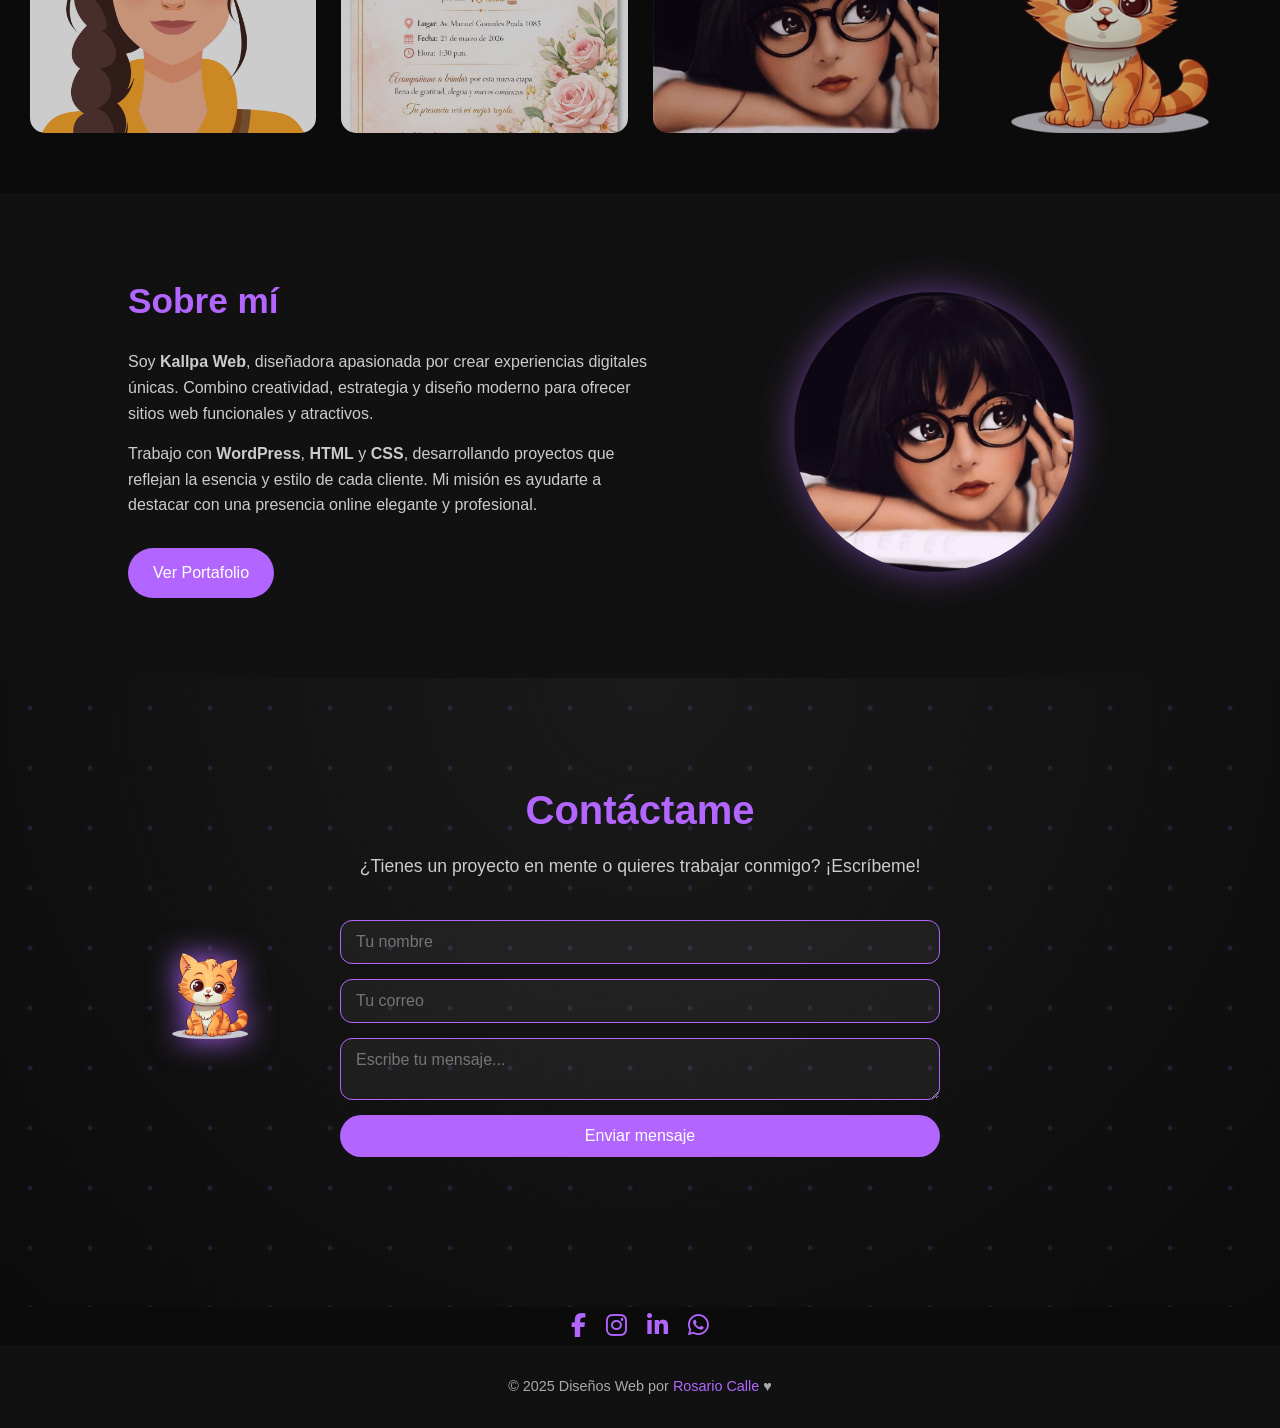
==== commit d3613f61: "Actualizar imagen de Web Restaurante y mantener derivacion" ====
--- a/index.html
+++ b/index.html
@@ -676,7 +676,7 @@
 
     <div class="projects" id="project-gallery">
       <div class="project" data-category="web" data-url="./Restaurant/index.html">
-        <img src="./Restaurant/img/Arroz%20con%20pato.webp" alt="Web Restaurante">
+        <img src="https://images.unsplash.com/photo-1552566626-52f8b828add9?w=800" alt="Web Restaurante">
         <div class="overlay">
           <h4>Web Restaurante</h4>
           <p>Diseño moderno con menú digital y reservas en línea.</p>
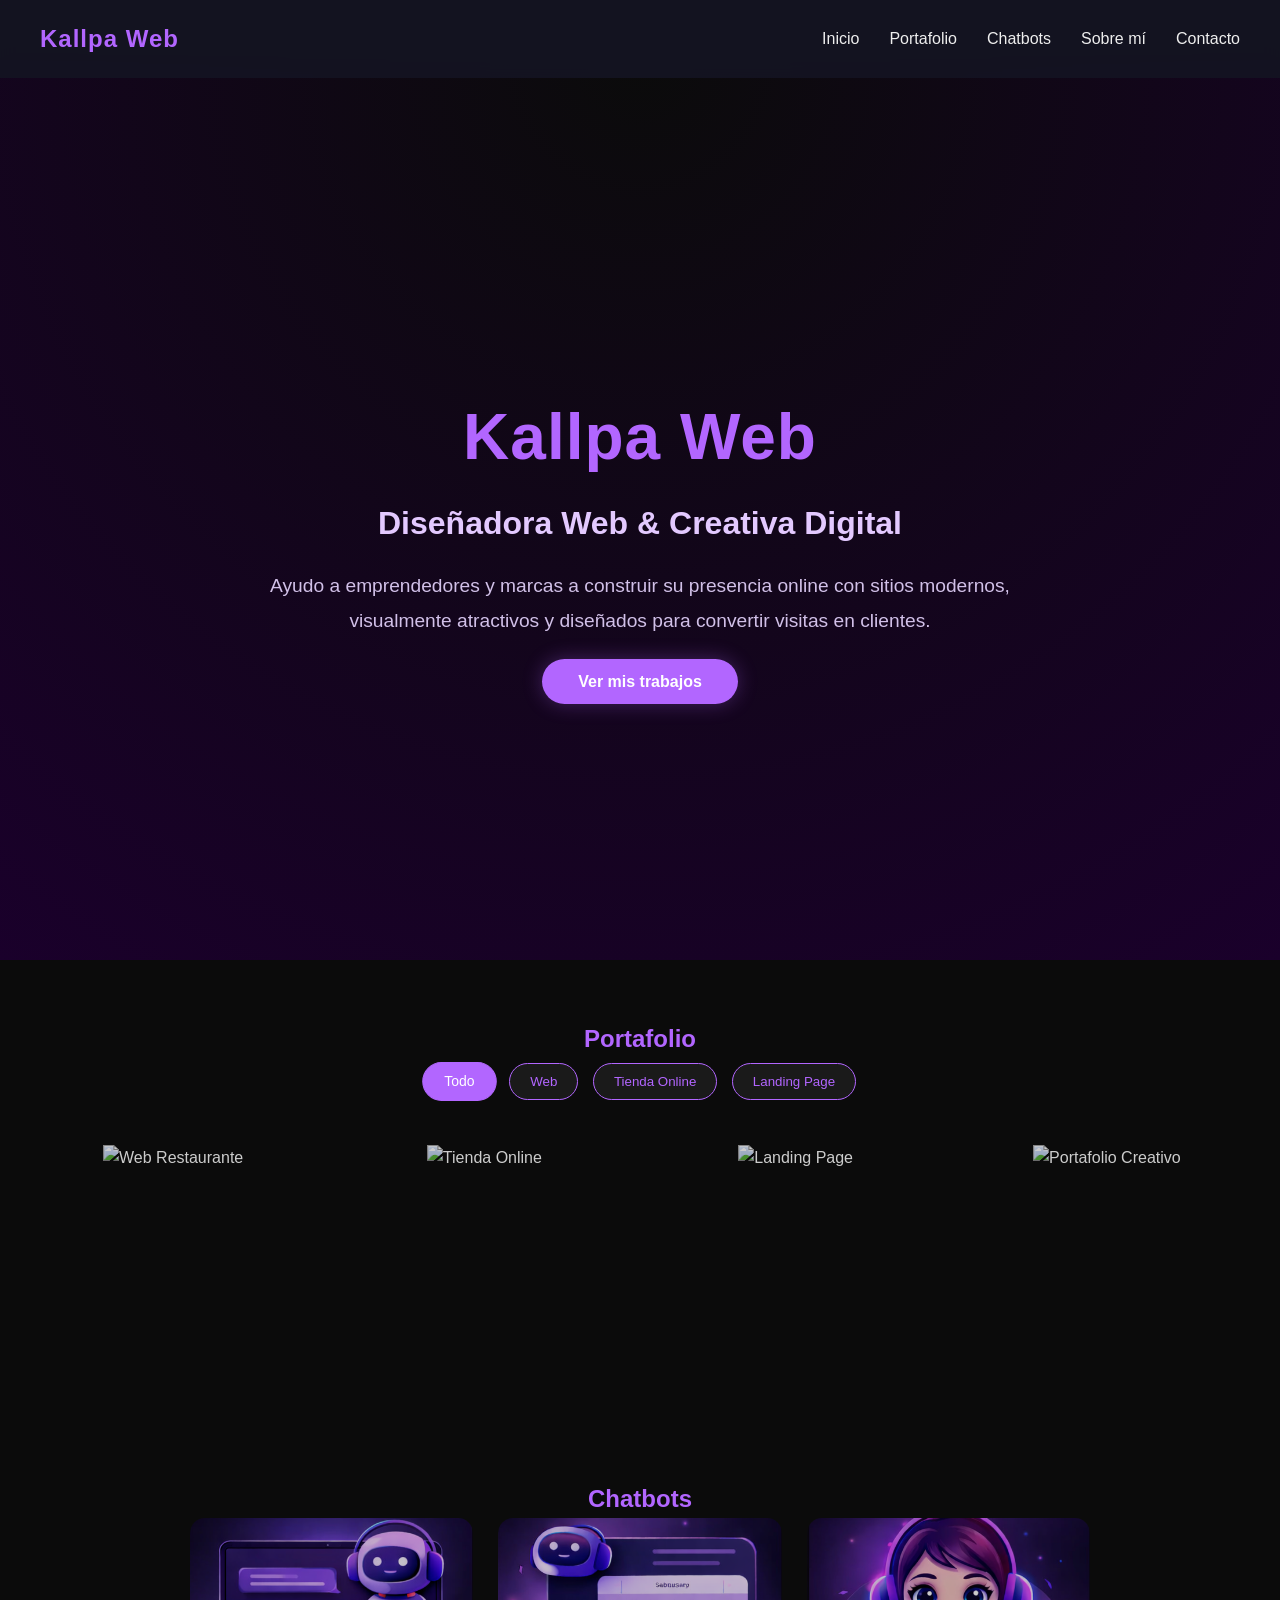
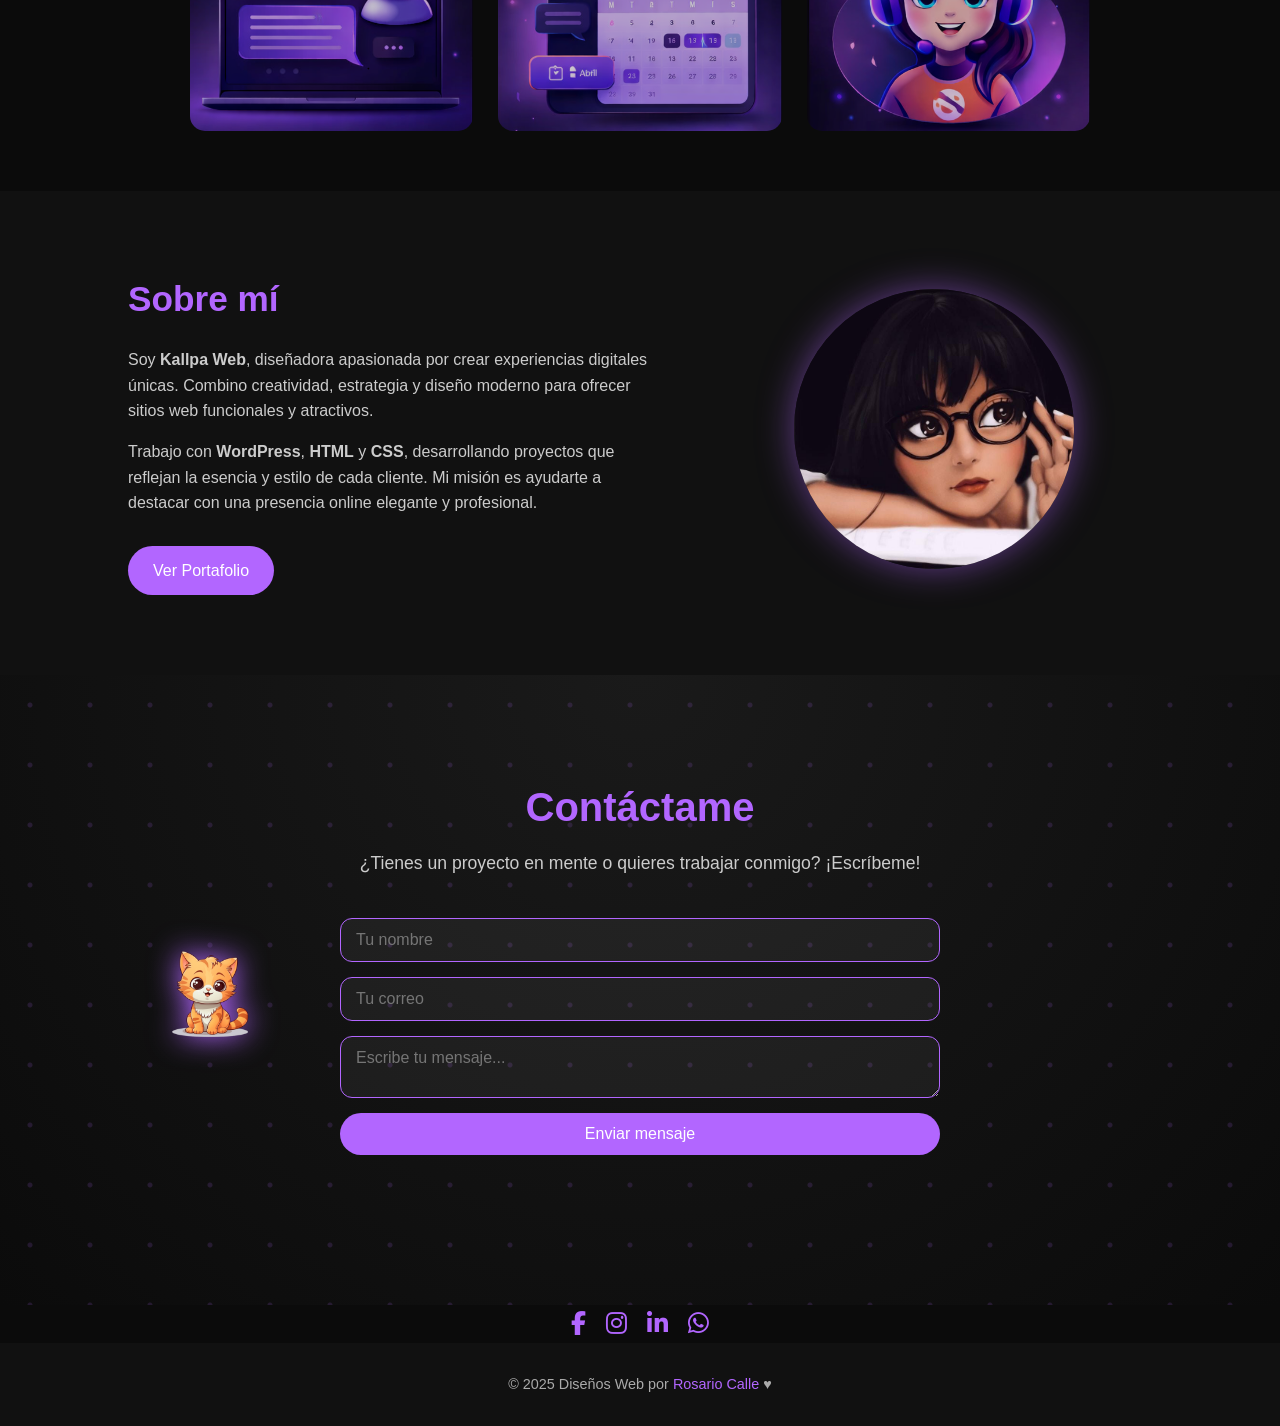
==== commit ec9e9617: "Rename Bot section to Chatbots and update cards with dedicated images - Rename nav link and section " ====
--- a/index.html
+++ b/index.html
@@ -423,6 +423,12 @@
       opacity: 1;
     }
 
+    #bot .projects {
+      max-width: 920px;
+      margin: 0 auto;
+      grid-template-columns: repeat(3, 1fr);
+    }
+
     footer {
       text-align: center;
       padding: 30px;
@@ -645,7 +651,7 @@
     <ul class="nav-links" id="menu-principal">
       <li><a href="#inicio">Inicio</a></li>
       <li><a href="#portafolio">Portafolio</a></li>
-      <li><a href="#bot">Bot</a></li>
+      <li><a href="#bot">Chatbots</a></li>
       <li><a href="#sobre-mi">Sobre mí</a></li>
       <li><a href="#contacto">Contacto</a></li>
     </ul>
@@ -708,39 +714,31 @@
       </div>
     </div>
   </section>
-  <!-- ======= BOT ======= -->
+  <!-- ======= CHATBOTS ======= -->
   <section id="bot" class="portfolio animado">
-    <h2>Bot</h2>
+    <h2>Chatbots</h2>
     <div class="projects">
-      <div class="project" data-category="bot" data-url="./img/avatar.jpg">
-        <img src="./img/avatar.jpg" alt="Bot IA principal">
+      <div class="project" data-category="atencion-automatica" data-url="./img/bot-atencionauto.png">
+        <img src="./img/bot-atencionauto.png" alt="Chatbot de atención automática">
         <div class="overlay">
-          <h4>Asistente Inteligente</h4>
+          <h4>Chatbot de atención automática</h4>
           <p>Bot conversacional para atención automática y respuestas rápidas.</p>
         </div>
       </div>
 
-      <div class="project" data-category="bot" data-url="./img/ChatGPT%20Image%2025%20feb%202026,%2006_08_45%20p.m..png">
-        <img src="./img/ChatGPT%20Image%2025%20feb%202026,%2006_08_45%20p.m..png" alt="Avatar bot 1">
+      <div class="project" data-category="reservas" data-url="./img/bot-reservas.png">
+        <img src="./img/bot-reservas.png" alt="Chatbot para reservas">
         <div class="overlay">
-          <h4>Avatar de Soporte</h4>
-          <p>Identidad visual para chatbot con tono cercano y profesional.</p>
+          <h4>Chatbot para reservas</h4>
+          <p>Flujos conversacionales para agendar y gestionar reservas fácilmente.</p>
         </div>
       </div>
 
-      <div class="project" data-category="bot" data-url="./img/avatarro.jpg">
-        <img src="./img/avatarro.jpg" alt="Avatar bot 2">
+      <div class="project" data-category="personalizado" data-url="./img/bot-personalizado.png">
+        <img src="./img/bot-personalizado.png" alt="Chatbot Personalizado">
         <div class="overlay">
-          <h4>Bot de Marca</h4>
-          <p>Integración de personalidad de marca en experiencias de chat.</p>
-        </div>
-      </div>
-
-      <div class="project" data-category="bot" data-url="./img/gatito.png">
-        <img src="./img/gatito.png" alt="Mascota bot">
-        <div class="overlay">
-          <h4>Mascota Interactiva</h4>
-          <p>Recurso visual para humanizar flujos conversacionales.</p>
+          <h4>Chatbot Personalizado</h4>
+          <p>Diseñado a medida para tu negocio. Atiende, orienta y responde como si fuera parte de tu equipo.</p>
         </div>
       </div>
     </div>
